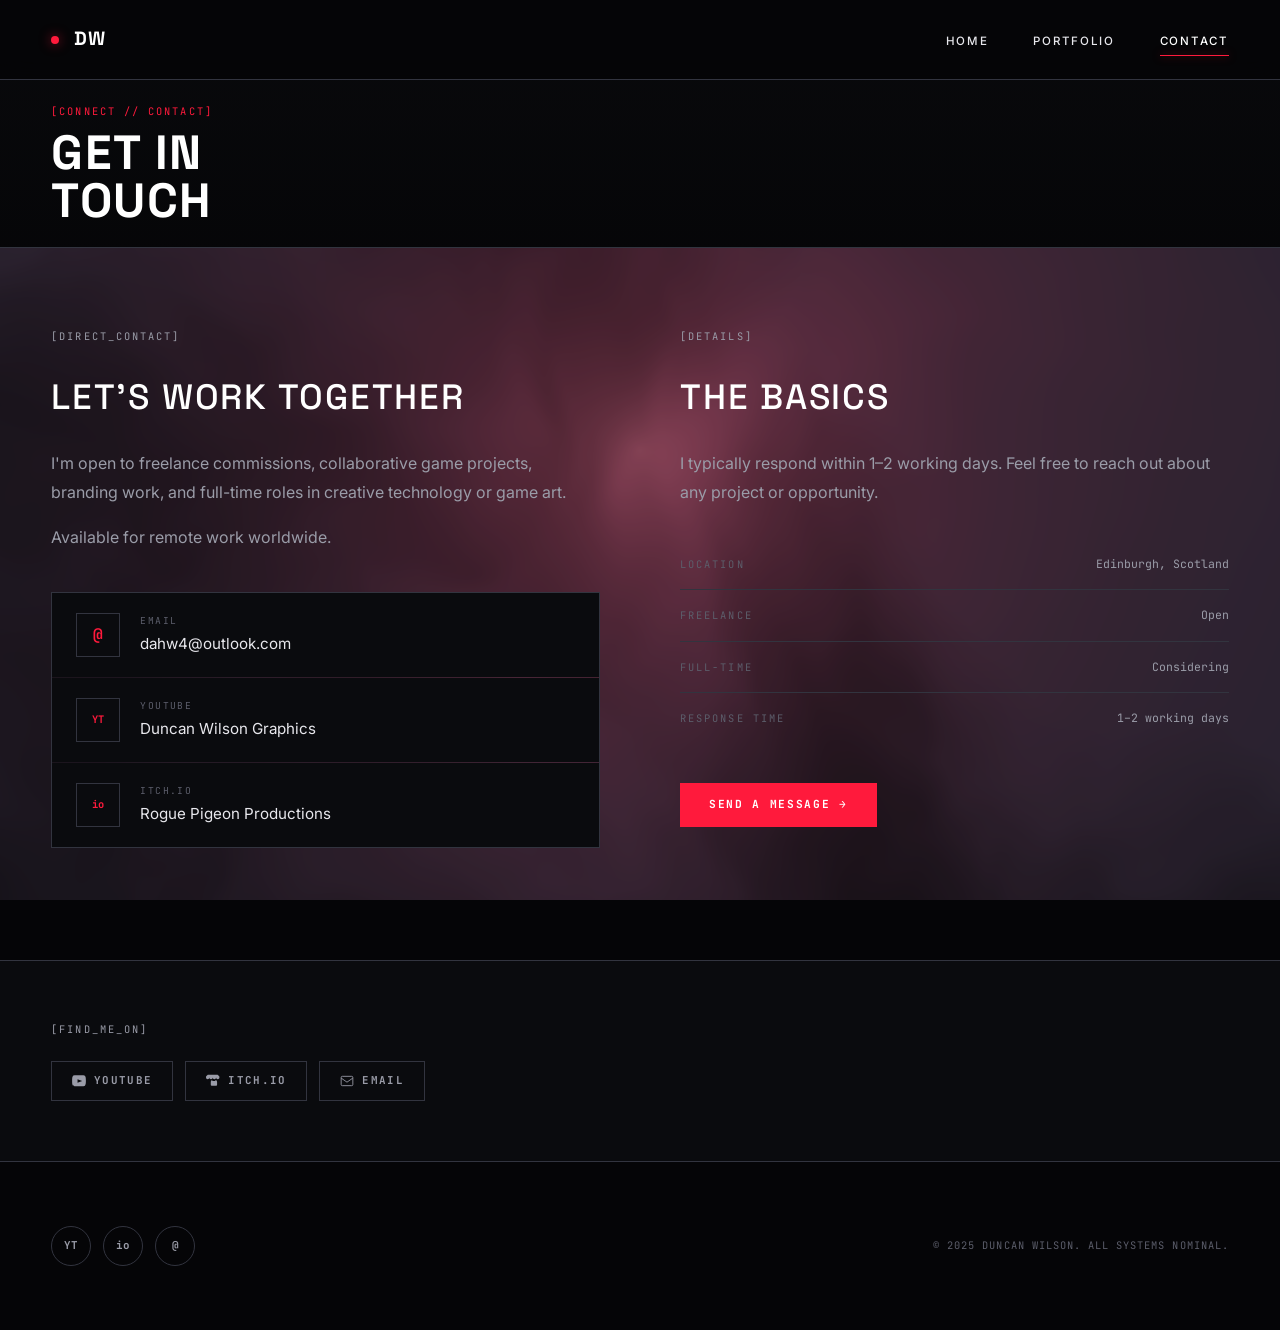
==== contact.html @ 9ba57313 "Initial portfolio upload" ====
<!DOCTYPE html>
<html lang="en">
<head>
    <meta charset="UTF-8">
    <meta name="viewport" content="width=device-width, initial-scale=1.0">
    <title>Contact — Duncan Wilson</title>
    <meta name="description" content="Get in touch with Duncan Wilson — Creative Technologist based in Edinburgh, Scotland.">
    <style>
        .contact-layout {
            display: grid;
            grid-template-columns: 1fr 1fr;
            gap: 5rem;
            align-items: start;
            padding-top: 80px;
            padding-bottom: 80px;
        }
        .contact-detail-row {
            display: flex;
            align-items: baseline;
            justify-content: space-between;
            padding: 1rem 0;
            border-bottom: 1px solid var(--line-dim);
            font-family: var(--font-mono);
            font-size: 0.72rem;
        }
        .contact-detail-row .micro-label { color: var(--text-dark); }
        .contact-detail-row span:last-child { color: var(--text-muted); text-align: right; }
        @media (max-width: 768px) {
            .contact-layout {
                grid-template-columns: 1fr;
                gap: 3rem;
                padding-top: 60px;
                padding-bottom: 60px;
            }
        }
    </style>
    <link rel="stylesheet" href="css/ethereal.css">
</head>
<body>

<canvas id="glcanvas"></canvas>
<svg class="ethereal-path" viewBox="0 0 100 100" preserveAspectRatio="none" aria-hidden="true">
    <path d="M-10,60 Q30,80 55,45 T110,30"></path>
</svg>

<nav id="main-nav" aria-label="Primary navigation">
    <a href="index.html" class="logo"><span class="logo-mark"></span>DW</a>
    <ul class="nav-links" id="nav-links">
        <li><a href="index.html">Home</a></li>
        <li class="nav-has-dropdown">
            <a href="portfolio.html">Portfolio</a>
            <ul class="nav-dropdown">
                <li><a href="portfolio.html#game-design">Game Design &amp; Animation</a></li>
                <li><a href="portfolio.html#graphics">2D Graphics</a></li>
            </ul>
        </li>
        <li><a href="contact.html" class="active">Contact</a></li>
    </ul>
    <button class="menu-toggle" id="menu-toggle" aria-label="Toggle navigation" aria-expanded="false">
        <span></span><span></span><span></span>
    </button>
</nav>

<main>

    <!-- Page hero -->
    <div class="page-hero" style="background:var(--surface-1); border-bottom:1px solid var(--line-dim);">
        <div class="page-hero__content">
            <span class="page-hero__eyebrow">[CONNECT // CONTACT]</span>
            <h1 class="page-hero__title">Get in<br>Touch</h1>
        </div>
    </div>

    <!-- Contact details -->
    <section class="container contact-layout">

        <!-- Left: intro + contact rows -->
        <div>
            <div class="micro-label" style="margin-bottom:1.5rem;">[DIRECT_CONTACT]</div>
            <h2 style="font-size:clamp(1.5rem,3vw,2.2rem); margin-bottom:1.5rem;">Let's Work Together</h2>
            <p style="margin-bottom:1rem;">
                I'm open to freelance commissions, collaborative game projects, branding work, and full-time roles in creative technology or game art.
            </p>
            <p style="margin-bottom:0;">
                Available for remote work worldwide.
            </p>

            <div class="contact-grid" style="margin-top:2.5rem;">
                <a href="mailto:dahw4@outlook.com" class="contact-row">
                    <div class="contact-row__icon">@</div>
                    <div>
                        <span class="contact-row__label">Email</span>
                        <span class="contact-row__value">dahw4@outlook.com</span>
                    </div>
                </a>
                <a href="https://www.youtube.com/c/DuncanWilsonGraphics/videos" target="_blank" rel="noopener" class="contact-row">
                    <div class="contact-row__icon" style="font-size:0.65rem;">YT</div>
                    <div>
                        <span class="contact-row__label">YouTube</span>
                        <span class="contact-row__value">Duncan Wilson Graphics</span>
                    </div>
                </a>
                <a href="https://roguepigeonproductions.itch.io/fae-far-away" target="_blank" rel="noopener" class="contact-row">
                    <div class="contact-row__icon" style="font-size:0.65rem;">io</div>
                    <div>
                        <span class="contact-row__label">itch.io</span>
                        <span class="contact-row__value">Rogue Pigeon Productions</span>
                    </div>
                </a>
            </div>
        </div>

        <!-- Right: details + CTA -->
        <div>
            <div class="micro-label" style="margin-bottom:1.5rem;">[DETAILS]</div>
            <h2 style="font-size:clamp(1.5rem,3vw,2.2rem); margin-bottom:1.5rem;">The Basics</h2>
            <p style="margin-bottom:2rem;">
                I typically respond within 1–2 working days. Feel free to reach out about any project or opportunity.
            </p>

            <div>
                <div class="contact-detail-row">
                    <span class="micro-label">Location</span>
                    <span>Edinburgh, Scotland</span>
                </div>
                <div class="contact-detail-row">
                    <span class="micro-label">Freelance</span>
                    <span>Open</span>
                </div>
                <div class="contact-detail-row">
                    <span class="micro-label">Full-time</span>
                    <span>Considering</span>
                </div>
                <div class="contact-detail-row" style="border-bottom:none;">
                    <span class="micro-label">Response time</span>
                    <span>1–2 working days</span>
                </div>
            </div>

            <a href="mailto:dahw4@outlook.com" class="btn-crimson" style="margin-top:2.5rem; display:inline-flex; align-items:center; gap:8px;">
                Send a Message →
            </a>
        </div>

    </section>

    <!-- Social links band -->
    <section style="padding:60px var(--pad); background:var(--surface-1); border-top:1px solid var(--line-dim);">
        <div class="container">
            <div class="micro-label" style="margin-bottom:1.5rem;">[FIND_ME_ON]</div>
            <div class="social-row">
                <a href="https://www.youtube.com/c/DuncanWilsonGraphics/videos" target="_blank" rel="noopener" class="social-link">
                    <svg width="14" height="14" viewBox="0 0 24 24" fill="currentColor"><path d="M23.5 6.2s-.3-1.9-1.2-2.7c-1.1-1.2-2.4-1.2-3-1.3C16.7 2 12 2 12 2s-4.7 0-7.3.2c-.6.1-1.9.1-3 1.3C.8 4.3.5 6.2.5 6.2S.2 8.4.2 10.6v2.1c0 2.2.3 4.4.3 4.4s.3 1.9 1.2 2.7c1.1 1.2 2.6 1.1 3.3 1.2C7.2 21.2 12 21.2 12 21.2s4.7 0 7.3-.3c.6-.1 1.9-.1 3-1.3.9-.8 1.2-2.7 1.2-2.7s.3-2.2.3-4.4v-2c0-2.2-.3-4.4-.3-4.4zm-14 8.9V8.9l8 3.1-8 3.1z"/></svg>
                    YouTube
                </a>
                <a href="https://roguepigeonproductions.itch.io/fae-far-away" target="_blank" rel="noopener" class="social-link">
                    <svg width="14" height="14" viewBox="0 0 24 24" fill="currentColor"><path d="M3.1 1.4C2 2.1.1 4.2 0 4.8v1.3c0 1.6 1.5 3 2.8 3 1.6 0 2.9-1.3 2.9-2.9 0 1.6 1.3 2.9 2.9 2.9s2.9-1.3 2.9-2.9c0 1.6 1.3 2.9 2.9 2.9 1.6 0 2.9-1.3 2.9-2.9 0 1.6 1.3 2.9 2.9 2.9 1.3 0 2.8-1.4 2.8-3V4.8c-.1-.6-2-2.7-3.1-3.4H3.1zm7.5 9c-.5.1-1 .3-1.4.7-1 .8-1 2.6-1 3.3v4c0 .5.2.9.5 1.1 1.7 1 7.9 1 9.8 0 .3-.2.5-.6.5-1.1v-4c0-.7 0-2.5-1-3.3-.5-.4-1-.6-1.5-.7l-.7 1.5H11l-.4-1.5z"/></svg>
                    itch.io
                </a>
                <a href="mailto:dahw4@outlook.com" class="social-link">
                    <svg width="14" height="14" viewBox="0 0 24 24" fill="none" stroke="currentColor" stroke-width="1.5"><rect x="2" y="4" width="20" height="16" rx="2"/><path d="M2 7l10 7 10-7"/></svg>
                    Email
                </a>
            </div>
        </div>
    </section>

</main>

<footer>
    <div class="social-circles">
        <a href="https://www.youtube.com/c/DuncanWilsonGraphics/videos" target="_blank" rel="noopener" class="social-circle" title="YouTube">YT</a>
        <a href="https://roguepigeonproductions.itch.io/fae-far-away" target="_blank" rel="noopener" class="social-circle" title="itch.io">io</a>
        <a href="mailto:dahw4@outlook.com" class="social-circle" title="Email">@</a>
    </div>
    <div class="copyright">© 2025 DUNCAN WILSON. ALL SYSTEMS NOMINAL.</div>
</footer>

<script src="js/main.js"></script>
</body>
</html>
---- css/ethereal.css ----
/* ═══════════════════════════════════════════════════════════════════
   Duncan Wilson — Ethereal Design System
   Extracted from Playground/ethereal.html, extended for all pages
   ═══════════════════════════════════════════════════════════════════ */

@import url('https://fonts.googleapis.com/css2?family=Inter:wght@400;500;600&family=JetBrains+Mono:wght@400;700&family=Space+Grotesk:wght@300;500;700&display=swap');

/* ── Design tokens ── */
:root {
    --void:         #050507;
    --surface-1:    #0a0b0e;
    --surface-2:    #121318;
    --line-dim:     #32343f;
    --text-pure:    #ffffff;
    --text-main:    #e8e8ed;
    --text-muted:   #9a9ca8;
    --text-dark:    #5c5e6b;
    --crimson-core: #ff1a3c;
    --crimson-glow: rgba(255,26,60,0.6);
    --crimson-dim:  rgba(255,26,60,0.15);
    --font-display: 'Space Grotesk', sans-serif;
    --font-ui:      'Inter', sans-serif;
    --font-mono:    'JetBrains Mono', monospace;
    --pad:          4vw;
    --nav-h:        80px;
    --ease-out:     cubic-bezier(0.16, 1, 0.3, 1);
    --ease-in-out:  cubic-bezier(0.65, 0, 0.35, 1);
}

/* ── Reset ── */
*, *::before, *::after { margin: 0; padding: 0; box-sizing: border-box; }
html { scroll-behavior: smooth; }
img { max-width: 100%; display: block; }
a { color: inherit; text-decoration: none; }

body {
    background: var(--void);
    color: var(--text-main);
    font-family: var(--font-ui);
    -webkit-font-smoothing: antialiased;
    overflow-x: hidden;
    line-height: 1.6;
}
/* prevent off-screen mobile nav from causing horizontal scroll */
html { overflow-x: hidden; }

::selection { background: var(--crimson-core); color: var(--text-pure); }

/* ── WebGL canvas ── */
#glcanvas {
    position: fixed;
    top: 0; left: 0;
    width: 100vw; height: 100vh;
    z-index: 0;
    pointer-events: none;
    opacity: 0.8;
}

/* ── Ethereal SVG line — hero-scoped ── */
/* Place .ethereal-path inside .hero-section so it scrolls with the page
   and only lives behind the name, not the whole site */
.ethereal-path {
    position: absolute;
    top: 0; left: 0;
    width: 100%; height: 100%;
    z-index: 0;
    pointer-events: none;
    mix-blend-mode: screen;
    overflow: visible;
}
.ethereal-path path {
    fill: none;
    stroke: rgba(255,26,60,0.65);
    stroke-width: 0.8px;
    filter: drop-shadow(0 0 8px rgba(255,26,60,0.3)) drop-shadow(0 0 20px rgba(255,26,60,0.12));
    stroke-dasharray: 3000;
    stroke-dashoffset: 3000;
    animation: drawLine 10s var(--ease-in-out) forwards infinite alternate;
}
@keyframes drawLine {
    0%   { stroke-dashoffset: 3000; opacity: 0; }
    10%  { opacity: 0.75; }
    90%  { opacity: 0.75; }
    100% { stroke-dashoffset: 0; opacity: 0; }
}

@keyframes fadeUp {
    from { opacity: 0; transform: translateY(18px); }
    to   { opacity: 1; transform: translateY(0); }
}

/* ── Scroll cue ── */
.scroll-cue {
    position: absolute;
    bottom: clamp(1.5rem, 3.5vh, 2.5rem);
    left: var(--pad);
    transform: none;
    z-index: 10;
    display: flex;
    flex-direction: column;
    align-items: center;
    gap: 6px;
    cursor: pointer;
    transition: opacity 0.5s ease;
    pointer-events: auto;
    text-decoration: none;
    border: none; background: none; padding: 0;
    /* fade in after other elements */
    opacity: 0;
    animation: fadeUp 0.7s ease 0.9s forwards;
}
.scroll-cue__label {
    font-family: var(--font-mono);
    font-size: 0.58rem;
    letter-spacing: 0.22em;
    text-transform: uppercase;
    color: var(--crimson-core);
}
.scroll-cue__arrow {
    display: flex;
    flex-direction: column;
    align-items: center;
    gap: 3px;
    animation: scrollBounce 1.8s ease-in-out infinite;
}
.scroll-cue__arrow span {
    display: block;
    width: 1px;
    background: var(--crimson-core);
    box-shadow: 0 0 6px var(--crimson-glow);
}
.scroll-cue__arrow span:nth-child(1) { height: 24px; }
.scroll-cue__arrow span:nth-child(2) {
    width: 0; height: 0;
    background: none; box-shadow: none;
    border-left: 5px solid transparent;
    border-right: 5px solid transparent;
    border-top: 7px solid var(--crimson-core);
    filter: drop-shadow(0 0 5px var(--crimson-glow));
}
@keyframes scrollBounce {
    0%, 100% { transform: translateY(0); opacity: 0.5; }
    50%       { transform: translateY(7px); opacity: 1; }
}
.scroll-cue.is-hidden { opacity: 0; pointer-events: none; }

/* ── Layout ── */
main { position: relative; z-index: 2; }
section { padding: 120px var(--pad); position: relative; }
.container { max-width: 1600px; margin: 0 auto; }

/* ── Typography ── */
h1, h2, h3 {
    font-family: var(--font-display);
    font-weight: 500;
    text-transform: uppercase;
    letter-spacing: 0.05em;
    color: var(--text-pure);
}
p { line-height: 1.8; color: var(--text-muted); }

.micro-label {
    font-family: var(--font-mono);
    font-size: 0.65rem;
    text-transform: uppercase;
    letter-spacing: 0.2em;
    color: var(--text-muted);
}

/* ── Sys-line decoration ── */
.sys-line {
    height: 1px;
    background: var(--line-dim);
    width: 100%;
    margin: 2rem 0;
    position: relative;
}
.sys-line::before {
    content: '';
    position: absolute;
    left: 0; top: -2px;
    width: 5px; height: 5px;
    background: var(--crimson-core);
    box-shadow: 0 0 10px var(--crimson-glow);
}

/* ── Navigation ── */
nav {
    position: fixed;
    top: 0; width: 100%;
    height: var(--nav-h);
    display: flex;
    justify-content: space-between;
    align-items: center;
    padding: 0 var(--pad);
    z-index: 100;
    background: rgba(5,5,7,0.82);
    backdrop-filter: blur(12px);
    border-bottom: 1px solid var(--line-dim);
    transition: height 0.4s var(--ease-out), background 0.4s var(--ease-out);
}

.logo {
    font-family: var(--font-display);
    font-size: 1.2rem;
    font-weight: 700;
    letter-spacing: 0.1em;
    color: var(--text-pure);
    display: flex;
    align-items: center;
    gap: 0.9rem;
    white-space: nowrap;
}
.logo-mark {
    width: 8px; height: 8px;
    background: var(--crimson-core);
    border-radius: 50%;
    box-shadow: 0 0 12px var(--crimson-glow);
    flex-shrink: 0;
}

.nav-links { display: flex; gap: 2.8rem; list-style: none; align-items: center; }
.nav-links a {
    font-family: var(--font-ui);
    font-size: 0.72rem;
    font-weight: 500;
    letter-spacing: 0.15em;
    text-transform: uppercase;
    color: var(--text-main);
    position: relative;
    padding: 0.5rem 0;
    transition: color 0.3s ease;
}
.nav-links a::after {
    content: '';
    position: absolute;
    bottom: 0; left: 0;
    width: 100%; height: 1px;
    background: var(--crimson-core);
    transform: scaleX(0);
    transform-origin: right;
    transition: transform 0.4s var(--ease-out);
    box-shadow: 0 0 8px var(--crimson-glow);
}
.nav-links a:hover,
.nav-links a.active { color: var(--text-pure); }
.nav-links a:hover::after,
.nav-links a.active::after { transform: scaleX(1); transform-origin: left; }

/* Mobile hamburger */
.menu-toggle {
    display: none;
    flex-direction: column;
    gap: 5px;
    cursor: pointer;
    z-index: 101;
    padding: 4px;
    background: none;
    border: none;
}
.menu-toggle span {
    width: 22px; height: 1px;
    background: var(--text-pure);
    transition: all 0.3s ease;
    display: block;
}
.menu-toggle.is-open span:nth-child(1) { transform: translateY(6px) rotate(45deg); }
.menu-toggle.is-open span:nth-child(2) { opacity: 0; }
.menu-toggle.is-open span:nth-child(3) { transform: translateY(-6px) rotate(-45deg); }

/* ── Nav dropdown ── */
.nav-has-dropdown { position: relative; }

/* Invisible bridge on the <li> fills the gap between trigger and panel
   so moving the cursor downward never breaks the hover state */
.nav-has-dropdown::after {
    content: '';
    position: absolute;
    top: 100%; left: 0; right: 0;
    height: 12px;
    background: transparent;
}

.nav-dropdown {
    position: absolute;
    top: calc(100% + 8px);
    left: 50%;
    min-width: 180px;
    background: rgba(5,5,7,0.97);
    backdrop-filter: blur(16px);
    border: 1px solid var(--line-dim);
    list-style: none;
    padding: 8px 0;
    /* hidden by default */
    opacity: 0;
    visibility: hidden;
    pointer-events: none;
    transform: translateX(-50%) translateY(-4px);
    transition: opacity 0.2s var(--ease-out),
                transform 0.2s var(--ease-out),
                visibility 0s linear 0.3s;
    z-index: 200;
}
/* Small caret above the dropdown */
.nav-dropdown::before {
    content: '';
    position: absolute;
    top: -5px; left: 50%;
    transform: translateX(-50%);
    width: 8px; height: 8px;
    background: rgba(5,5,7,0.97);
    border-left: 1px solid var(--line-dim);
    border-top: 1px solid var(--line-dim);
    rotate: 45deg;
}
.nav-has-dropdown:hover .nav-dropdown,
.nav-has-dropdown:focus-within .nav-dropdown {
    opacity: 1;
    visibility: visible;
    pointer-events: auto;
    transform: translateX(-50%) translateY(0);
    transition: opacity 0.2s var(--ease-out),
                transform 0.2s var(--ease-out),
                visibility 0s linear 0s;
}
.nav-dropdown li a {
    display: block;
    padding: 9px 20px;
    font-family: var(--font-mono);
    font-size: 0.62rem;
    letter-spacing: 0.14em;
    text-transform: uppercase;
    color: var(--text-muted);
    white-space: nowrap;
    transition: color 0.2s ease, background 0.2s ease;
}
.nav-dropdown li a:hover,
.nav-dropdown li a.active {
    color: var(--text-pure);
    background: var(--surface-2);
}
.nav-dropdown li a::after { display: none; }

/* On mobile the dropdown opens inline below Portfolio */
@media (max-width: 768px) {
    .nav-dropdown {
        position: static;
        opacity: 1;
        visibility: visible;
        pointer-events: auto;
        transform: none;
        transition: none;
        background: transparent;
        border: none;
        border-left: 1px solid rgba(255,26,60,0.3);
        backdrop-filter: none;
        padding: 4px 0 4px 0;
        margin-top: 0.5rem;
        margin-left: 0.25rem;
        min-width: unset;
        width: 100%;
    }
    .nav-dropdown::before { display: none; }
    .nav-dropdown li {
        list-style: none;
    }
    .nav-dropdown li a {
        display: block;
        font-size: 0.7rem;
        letter-spacing: 0.14em;
        padding: 7px 0 7px 1.25rem;
        color: var(--text-muted);
        white-space: nowrap;
        background: transparent !important;
        transition: color 0.2s;
    }
    .nav-dropdown li a:hover,
    .nav-dropdown li a.active {
        color: var(--crimson-core);
        background: transparent !important;
    }
}

/* ── Page breadcrumb bar (case study pages, sits below nav) ── */
.page-breadcrumb {
    position: fixed;
    top: var(--nav-h);
    left: 0;
    right: 0;
    z-index: 99;
    display: flex;
    align-items: center;
    gap: 0.5rem;
    padding: 0 var(--pad);
    height: 32px;
    background: rgba(5,5,7,0.92);
    border-bottom: 1px solid var(--line-dim);
    backdrop-filter: blur(8px);
    font-family: var(--font-mono);
    font-size: 0.58rem;
    letter-spacing: 0.14em;
    text-transform: uppercase;
    color: var(--text-dark);
    transition: top 0.4s var(--ease-out);
}
.page-breadcrumb a {
    color: var(--text-muted);
    transition: color 0.2s ease;
}
.page-breadcrumb a:hover { color: var(--text-pure); }
.page-breadcrumb span:last-child { color: var(--crimson-core); }

/* Push page content down to clear both nav + breadcrumb bar */
body:has(.page-breadcrumb) .game-hero {
    padding-top: calc(var(--nav-h) + 32px);
}

@media (max-width: 768px) {
    .page-breadcrumb { display: none; }
}

/* ── Section header ── */
.section-header {
    display: flex;
    justify-content: space-between;
    align-items: flex-end;
    margin-bottom: 4rem;
}
.section-title { font-size: clamp(1.8rem, 3vw, 2.5rem); }

/* ── Project grid ── */
.project-grid {
    display: grid;
    grid-template-columns: repeat(12, 1fr);
    gap: 2px;
    background: var(--line-dim);
    border: 1px solid var(--line-dim);
}
.project-card {
    background: var(--surface-1);
    position: relative;
    overflow: hidden;
    aspect-ratio: 4/3;
    cursor: pointer;
    display: block;
    text-decoration: none;
}
/* Default grid spans (used by portfolio page too) */
.project-card:nth-child(1) { grid-column: span 8; aspect-ratio: 16/9; }
.project-card:nth-child(2) { grid-column: span 4; }
.project-card:nth-child(3) { grid-column: span 4; aspect-ratio: 3/4; }
.project-card:nth-child(4) { grid-column: span 4; aspect-ratio: 3/4; }
.project-card:nth-child(5) { grid-column: span 4; aspect-ratio: 3/4; }

/* Homepage 7-card grid — overrides per-child spans */
.project-grid--home .project-card:nth-child(1) { grid-column: span 8; aspect-ratio: 16/9; }
.project-grid--home .project-card:nth-child(2) { grid-column: span 4; aspect-ratio: 4/3; }
.project-grid--home .project-card:nth-child(3) { grid-column: span 4; aspect-ratio: 4/3; }
.project-grid--home .project-card:nth-child(4) { grid-column: span 4; aspect-ratio: 4/3; }
.project-grid--home .project-card:nth-child(5) { grid-column: span 4; aspect-ratio: 4/3; }
.project-grid--home .project-card:nth-child(6) { grid-column: span 6; aspect-ratio: 16/9; }
.project-grid--home .project-card:nth-child(7) { grid-column: span 6; aspect-ratio: 16/9; }

.project-img {
    width: 100%; height: 100%;
    object-fit: cover;
    filter: grayscale(100%) contrast(1.2) brightness(0.7);
    transition: filter 0.6s var(--ease-out), transform 0.6s var(--ease-out);
}
.project-card:hover .project-img {
    filter: grayscale(0%) contrast(1) brightness(0.9);
    transform: scale(1.05);
}
.project-info {
    position: absolute;
    bottom: 0; left: 0;
    width: 100%;
    padding: 2rem;
    background: linear-gradient(to top, var(--void) 0%, transparent 100%);
    transform: translateY(20px);
    opacity: 0;
    transition: transform 0.4s var(--ease-out), opacity 0.4s var(--ease-out);
    z-index: 2;
}
.project-card:hover .project-info { transform: translateY(0); opacity: 1; }
.project-card::before {
    content: '';
    position: absolute;
    inset: 0;
    border: 1px solid var(--crimson-core);
    opacity: 0;
    z-index: 3;
    pointer-events: none;
    transition: opacity 0.4s ease;
    box-shadow: inset 0 0 20px var(--crimson-glow);
}
.project-card:hover::before { opacity: 1; }
.project-cat { color: var(--crimson-core); margin-bottom: 0.5rem; display: block; }
.project-name { font-size: 1.3rem; color: var(--text-pure); font-family: var(--font-display); font-weight: 500; text-transform: uppercase; letter-spacing: 0.05em; }

/* Placeholder card (no image) */
.project-card__ph {
    position: absolute;
    inset: 0;
    display: flex;
    flex-direction: column;
    align-items: center;
    justify-content: center;
    gap: 0.75rem;
    color: var(--text-dark);
    font-family: var(--font-mono);
    font-size: 0.65rem;
    letter-spacing: 0.1em;
    text-transform: uppercase;
}

/* ── Featured project ── */
.featured-project {
    background: var(--surface-1);
    border-top: 1px solid var(--line-dim);
    border-bottom: 1px solid var(--line-dim);
    padding: 80px var(--pad);
}
.featured-grid {
    display: grid;
    grid-template-columns: 2fr 1fr;
    gap: 3rem;
    align-items: center;
}
.featured-media {
    position: relative;
    aspect-ratio: 16/9;
    overflow: hidden;
    border: 1px solid var(--line-dim);
    background: var(--surface-2);
}
.featured-media img {
    width: 100%; height: 100%;
    object-fit: cover;
    opacity: 0.8;
    transition: opacity 0.4s ease;
}
.featured-media:hover img { opacity: 1; }
.featured-media__ph {
    width: 100%; height: 100%;
    display: flex;
    flex-direction: column;
    align-items: center;
    justify-content: center;
    gap: 1rem;
    color: var(--text-dark);
    font-family: var(--font-mono);
    font-size: 0.65rem;
    letter-spacing: 0.15em;
    text-transform: uppercase;
}
.play-btn {
    position: absolute;
    top: 50%; left: 50%;
    transform: translate(-50%, -50%);
    width: 80px; height: 80px;
    border: 1px solid var(--crimson-core);
    border-radius: 50%;
    display: flex;
    justify-content: center;
    align-items: center;
    background: rgba(5,5,7,0.5);
    backdrop-filter: blur(4px);
    transition: background 0.3s ease, box-shadow 0.3s ease;
    box-shadow: 0 0 20px var(--crimson-dim);
    text-decoration: none;
}
.play-btn::before {
    content: '';
    border-style: solid;
    border-width: 8px 0 8px 12px;
    border-color: transparent transparent transparent var(--text-pure);
    margin-left: 4px;
}
.play-btn:hover { background: var(--crimson-core); box-shadow: 0 0 30px var(--crimson-glow); }

.featured-content { display: flex; flex-direction: column; gap: 1.5rem; }
.featured-label::before {
    content: '[FEATURED_PRJ]';
    font-family: var(--font-mono);
    font-size: 0.65rem;
    color: var(--crimson-core);
    letter-spacing: 0.1em;
}
.featured-title { font-size: clamp(2rem, 4vw, 3rem); line-height: 1.1; }
.featured-desc { color: var(--text-muted); font-size: 0.95rem; line-height: 1.8; }
.featured-meta {
    display: grid;
    grid-template-columns: 1fr 1fr;
    gap: 1.5rem;
    padding-top: 1.5rem;
    border-top: 1px solid var(--line-dim);
}
.meta-item { display: flex; flex-direction: column; gap: 0.4rem; }
.meta-value { font-size: 0.9rem; color: var(--text-main); }
.meta-value--accent { color: var(--crimson-core); }

/* ── Tags ── */
.tags { display: flex; flex-wrap: wrap; gap: 0.5rem; margin-top: 0.5rem; }
.tag {
    font-family: var(--font-mono);
    font-size: 0.62rem;
    padding: 0.3rem 0.8rem;
    border: 1px solid var(--line-dim);
    color: var(--text-muted);
    background: var(--surface-2);
    transition: border-color 0.2s, color 0.2s;
}
.tag:hover { border-color: var(--crimson-core); color: var(--text-pure); }

/* ── Zigzag branding ── */
.zigzag-container { display: flex; flex-direction: column; gap: 4rem; margin-top: 2.5rem; }
.zigzag-row {
    display: grid;
    grid-template-columns: 1fr 1fr;
    gap: 4rem;
    align-items: center;
}
.zigzag-row:nth-child(even) { direction: rtl; }
.zigzag-row:nth-child(even) > * { direction: ltr; }
.logo-display {
    background: var(--surface-1);
    aspect-ratio: 1/1;
    display: flex;
    justify-content: center;
    align-items: center;
    border: 1px solid var(--line-dim);
    overflow: hidden;
    transition: border-color 0.4s ease, box-shadow 0.4s ease;
}
.logo-display:hover {
    border-color: var(--crimson-core);
    box-shadow: inset 0 0 40px rgba(255,26,60,0.08);
}
.logo-display img {
    width: 70%; height: 70%;
    object-fit: contain;
    filter: brightness(0.75);
    transition: filter 0.4s ease, transform 0.4s ease;
}
.logo-display:hover img { filter: brightness(1); transform: scale(1.06); }
.logo-info { max-width: 420px; }
.logo-client {
    font-family: var(--font-mono);
    font-size: 0.65rem;
    letter-spacing: 0.15em;
    text-transform: uppercase;
    color: var(--crimson-core);
    display: block;
    margin-bottom: 0.75rem;
}
.logo-title { font-size: clamp(1.4rem, 2.5vw, 2rem); margin-bottom: 0.75rem; }
.logo-desc { color: var(--text-muted); font-size: 0.9rem; line-height: 1.8; }

/* ── Page hero (inner pages) ── */
.page-hero {
    position: relative;
    display: flex;
    align-items: flex-end;
    padding-top: var(--nav-h);
    background: var(--surface-1);
}
.page-hero--img {
    background-size: cover;
    background-position: center;
    background-attachment: fixed;
}
@media (max-width: 800px) { .page-hero--img { background-attachment: scroll; } }
.page-hero::after {
    content: '';
    position: absolute;
    inset: 0;
    background: linear-gradient(to bottom, rgba(5,5,7,0.2) 0%, rgba(5,5,7,0.85) 100%);
    pointer-events: none;
    z-index: 1;
}
.page-hero__content {
    position: relative;
    z-index: 2;
    width: 100%;
    padding: clamp(1rem, 2.5vh, 2rem) var(--pad) clamp(1.25rem, 2.5vh, 2rem);
}
.page-hero__eyebrow {
    font-family: var(--font-mono);
    font-size: 0.65rem;
    letter-spacing: 0.2em;
    text-transform: uppercase;
    color: var(--crimson-core);
    display: block;
    margin-bottom: 0.6rem;
}
.page-hero__title {
    font-family: var(--font-display);
    font-size: clamp(1.8rem, 4vw, 3rem);
    font-weight: 700;
    text-transform: uppercase;
    letter-spacing: 0.03em;
    color: var(--text-pure);
    line-height: 1;
}

/* ── Content sections ── */
.content-section { padding: 80px var(--pad); }
.content-section--surface { background: var(--surface-1); }
.content-section--void    { background: var(--void); }
.content-narrow { max-width: min(860px, 100%); margin: 0 auto; }
@media (min-width: 1200px) { .content-narrow { max-width: 1100px; } }
@media (min-width: 1600px) { .content-narrow { max-width: 1300px; } }
.content-section h2 { font-size: clamp(1.5rem, 3vw, 2.2rem); margin-bottom: 1.25rem; }
.content-section p { margin-bottom: 1rem; }

/* ── Category heading ── */
.category-heading {
    padding: 4rem var(--pad) 1.5rem;
    display: flex;
    align-items: baseline;
    gap: 1rem;
    border-top: 1px solid rgba(255,26,60,0.35);
    scroll-margin-top: calc(var(--nav-h) - 24px);
}
.category-heading:first-of-type { border-top: none; }
.category-heading__num {
    font-family: var(--font-mono);
    font-size: 0.65rem;
    color: var(--crimson-core);
    letter-spacing: 0.2em;
}
.category-heading h2 { font-size: clamp(1.4rem, 3vw, 2rem); margin: 0; }
.category-heading__line {
    flex: 1;
    height: 1px;
    background: linear-gradient(to right, rgba(255,26,60,0.55), rgba(255,26,60,0.08));
}

/* ── Slideshow ── */
/* ── Game Showcase ─────────────────────────────────────────────────── */
.game-showcase {
    padding: 0 var(--pad) clamp(48px, 8vh, 80px);
    position: relative;
}

/* Each project panel */
.game-project {
    display: grid;
    grid-template-columns: 1fr 440px;
    gap: 0;
    border: 1px solid var(--line-dim);
    background: var(--surface-1);
    opacity: 1;
    transform: translateY(0);
    transition: opacity 0.35s var(--ease-out), transform 0.35s var(--ease-out);
}
.game-project[aria-hidden="true"] { display: none; }
.game-project.proj-exit  { opacity: 0; transform: translateY(12px); }
.game-project.proj-enter { animation: projIn 0.4s var(--ease-out) forwards; }
@keyframes projIn {
    from { opacity: 0; transform: translateY(16px); }
    to   { opacity: 1; transform: translateY(0); }
}

/* Media pane — left */
.game-showcase__media {
    position: relative;
    background: #050507;
    overflow: hidden;
    aspect-ratio: 16/9;
}

/* Individual slides */
.gm-slide {
    position: absolute;
    inset: 0;
    opacity: 0;
    transition: opacity 0.45s var(--ease-out);
    pointer-events: none;
}
.gm-slide.active {
    opacity: 1;
    pointer-events: auto;
}
.gm-slide.exit { opacity: 0; }
.gm-slide img  { width: 100%; height: 100%; object-fit: cover; display: block; }
.gm-slide__ph  {
    width: 100%; height: 100%;
    display: flex;
    align-items: center;
    justify-content: center;
    font-family: var(--font-mono);
    font-size: 0.65rem;
    color: var(--text-dark);
    letter-spacing: 0.15em;
}

/* Slide controls bar — sits at bottom of media pane */
.gm-controls {
    position: absolute;
    bottom: 0; left: 0; right: 0;
    display: flex;
    align-items: center;
    gap: 1rem;
    padding: 0.75rem 1.25rem;
    background: linear-gradient(to top, rgba(5,5,7,0.85) 0%, transparent 100%);
    z-index: 10;
}
.gm-btn {
    background: rgba(5,5,7,0.6);
    border: 1px solid rgba(255,255,255,0.18);
    color: var(--text-pure);
    width: 40px; height: 40px;
    display: flex; align-items: center; justify-content: center;
    cursor: pointer;
    font-size: 1.1rem;
    transition: border-color 0.2s, background 0.2s, transform 0.15s;
    flex-shrink: 0;
    backdrop-filter: blur(4px);
}
.gm-btn:hover {
    border-color: var(--crimson-core);
    background: var(--crimson-core);
    color: #fff;
    transform: scale(1.08);
}
.gm-btn:active { transform: scale(0.95); }
.gm-counter {
    font-family: var(--font-mono);
    font-size: 0.62rem;
    letter-spacing: 0.15em;
    color: rgba(255,255,255,0.7);
    text-shadow: 0 1px 4px rgba(0,0,0,0.6);
}

/* Info pane — right */
.game-showcase__info {
    padding: 2.5rem 2rem;
    display: flex;
    flex-direction: column;
    gap: 1.25rem;
    border-left: 1px solid var(--line-dim);
}
.game-showcase__title {
    font-size: clamp(1.6rem, 2.5vw, 2.2rem);
    font-family: var(--font-display);
    font-weight: 700;
    text-transform: uppercase;
    letter-spacing: 0.04em;
    color: var(--text-pure);
    line-height: 1.1;
    margin: 0;
}
.game-showcase__desc {
    font-size: 0.88rem;
    line-height: 1.75;
    color: var(--text-muted);
    margin: 0;
}
.game-showcase__tags { display: flex; flex-wrap: wrap; gap: 0.5rem; }
.game-showcase__meta {
    display: flex;
    flex-direction: column;
    gap: 0.6rem;
    padding-top: 1rem;
    border-top: 1px solid var(--line-dim);
}
.game-showcase__meta > div {
    display: flex;
    justify-content: space-between;
    align-items: baseline;
    font-size: 0.82rem;
    color: var(--text-muted);
}
.game-showcase__meta .micro-label { color: var(--text-dark); }
.game-showcase__actions {
    display: flex;
    flex-wrap: wrap;
    gap: 0.75rem;
    margin-top: auto;
    padding-top: 1rem;
}

/* Switcher bar below the card */
.proj-switcher-bar {
    display: flex;
    align-items: center;
    gap: 1rem;
    padding: 0.9rem 1.25rem;
    background: var(--surface-2);
    border: 1px solid var(--line-dim);
    border-top: none;
    flex-wrap: wrap;
}
.proj-dot {
    width: 8px; height: 8px;
    border-radius: 50%;
    background: var(--line-dim);
    border: 1px solid rgba(255,255,255,0.1);
    cursor: pointer;
    transition: background 0.2s, transform 0.2s, border-color 0.2s;
    padding: 0;
    flex-shrink: 0;
}
.proj-dot.active { background: var(--crimson-core); border-color: var(--crimson-core); transform: scale(1.5); }
.proj-dot:hover:not(.active) { background: rgba(255,255,255,0.25); }
.proj-switcher__btns {
    display: flex;
    align-items: center;
    gap: 0.6rem;
    margin-left: auto;
}
/* Project-level nav arrows in the switcher bar */
.proj-switcher__btns .slide-btn {
    position: static;
    transform: none;
    width: 36px; height: 36px;
    font-size: 1rem;
    background: var(--surface-1);
    border: 1px solid var(--line-dim);
    color: var(--text-main);
    display: flex; align-items: center; justify-content: center;
    cursor: pointer;
    transition: background 0.2s, border-color 0.2s, color 0.2s, transform 0.15s;
    flex-shrink: 0;
}
.proj-switcher__btns .slide-btn:hover {
    background: var(--crimson-core);
    border-color: var(--crimson-core);
    color: #fff;
    transform: scale(1.08);
}
.proj-switcher__btns .slide-btn:active { transform: scale(0.95); }

/* Project-switch arrows — inline in bar by default (mobile), flanking on desktop */
.proj-arrow {
    width: 40px; height: 40px;
    display: flex; align-items: center; justify-content: center;
    background: var(--crimson-core);
    border: none;
    color: #fff;
    font-size: 1.15rem;
    cursor: pointer;
    flex-shrink: 0;
    border-radius: 6px;
    transition: background 0.2s, transform 0.15s;
}
.proj-arrow:hover {
    background: #ff3a5a;
    transform: scale(1.08);
}
.proj-arrow:active { transform: scale(0.94); }

/* On wide screens: card fills the padded area, arrows sit on card edges */
@media (min-width: 1025px) {
    .game-showcase {
        padding-left: var(--pad);
        padding-right: var(--pad);
    }
    .game-project {
        grid-template-columns: 1fr 460px;
        align-items: stretch;
        /* Min height keeps arrows stable; card grows with info content */
        min-height: 480px;
    }
    /* Info pane sizes to its content, no overflow */
    .game-showcase__info {
        overflow-y: visible;
        height: auto;
    }
    /* Media pane stretches to match the info pane height exactly */
    .game-showcase__media {
        aspect-ratio: unset;
        height: 100%;
        min-height: 0;
    }
    /* Arrows anchored to showcase, vertically centred on the fixed card height */
    .proj-switcher-bar { position: static; }
    .proj-arrow {
        position: absolute;
        top: 50%;
        transform: translateY(-50%);
        width: 44px;
        height: 72px;
        font-size: 1.4rem;
        background: var(--crimson-core);
        border: none;
        color: #fff;
        z-index: 20;
    }
    .proj-arrow--prev {
        left: var(--pad);
        transform: translateY(-50%) translateX(-100%);
        border-radius: 40px 0 0 40px;
    }
    .proj-arrow--next {
        right: var(--pad);
        transform: translateY(-50%) translateX(100%);
        border-radius: 0 40px 40px 0;
    }
    .proj-arrow:hover { background: #ff3a5a; color: #fff; border: none; }
    .proj-arrow--prev { transform: translateY(-50%) translateX(-100%); }
    .proj-arrow--next { transform: translateY(-50%) translateX(100%); }
    .proj-arrow--prev:hover  { transform: translateY(-50%) translateX(-100%) scale(1.06); }
    .proj-arrow--next:hover  { transform: translateY(-50%) translateX(100%)  scale(1.06); }
    .proj-arrow--prev:active { transform: translateY(-50%) translateX(-100%) scale(0.96); }
    .proj-arrow--next:active { transform: translateY(-50%) translateX(100%)  scale(0.96); }
}

/* Responsive */
@media (max-width: 1024px) {
    .game-project {
        grid-template-columns: 1fr;
        grid-template-rows: auto auto;
    }
    .game-showcase__media {
        grid-row: 1;
        height: clamp(160px, 44vw, 360px);
        aspect-ratio: unset;
    }
    .game-showcase__info {
        grid-row: 2;
        border-left: none;
        border-top: 1px solid var(--line-dim);
        padding: 1.25rem 1rem;
        gap: 0.85rem;
    }
    /* Compress info text a touch on smaller screens */
    .game-showcase__title { font-size: clamp(1.3rem, 5vw, 1.8rem); }
    .game-showcase__desc  { font-size: 0.83rem; line-height: 1.6; }
    .game-showcase__meta  { padding-top: 0.6rem; gap: 0.4rem; }
    /* Edge-to-edge card + no side padding needed (arrows are in the bar) */
    .game-showcase {
        padding-left: 0;
        padding-right: 0;
        padding-bottom: 36px;
    }
    /* Switcher bar full-width, flush */
    .proj-switcher-bar {
        padding: 0.65rem 1rem;
        justify-content: space-between;
        border-left: none;
        border-right: none;
    }
    /* Bigger tap targets for slide buttons */
    .proj-switcher__btns .slide-btn { width: 40px; height: 40px; font-size: 1.1rem; }
    .gm-btn { width: 44px; height: 44px; font-size: 1.2rem; }
}

.slideshow-wrap { position: relative; background: var(--surface-2); }
.mySlides { display: none; }
.mySlides img { width: 100%; max-height: 72vh; object-fit: contain; display: block; background: var(--surface-2); }
.slide-btn {
    position: absolute;
    top: 50%; transform: translateY(-50%);
    background: rgba(5,5,7,0.7);
    border: 1px solid var(--line-dim);
    color: var(--text-muted);
    width: 48px; height: 48px;
    display: flex; align-items: center; justify-content: center;
    cursor: pointer; font-size: 1rem;
    transition: background 0.3s, color 0.3s, border-color 0.3s;
    z-index: 5; user-select: none;
}
.slide-btn:hover { background: var(--crimson-core); border-color: var(--crimson-core); color: var(--text-pure); }
.slide-btn--prev { left: 1rem; }
.slide-btn--next { right: 1rem; }
.slide-num { font-family: var(--font-mono); font-size: 0.65rem; color: var(--text-dark); padding: 1rem var(--pad); letter-spacing: 0.15em; }
.slide-caption { font-family: var(--font-mono); font-size: 0.68rem; color: var(--text-muted); padding: 0.75rem var(--pad) 1.5rem; text-align: center; border-top: 1px solid var(--line-dim); background: var(--surface-2); }

/* ── Brand cards (2D Graphics zigzag) ── */
.brand-cards {
    display: flex;
    flex-direction: column;
    gap: clamp(1.5rem, 3vw, 2.5rem);
    padding: 0 var(--pad) clamp(48px, 8vh, 80px);
}
.brand-card {
    display: grid;
    grid-template-columns: 1fr 420px;
    gap: 0;
    border: 1px solid var(--line-dim);
    background: var(--surface-1);
    opacity: 0;
    transform: translateX(-40px);
    transition: opacity 0.9s var(--ease-out), transform 0.9s var(--ease-out), border-color 0.3s;
}
.brand-card--rev {
    grid-template-columns: 420px 1fr;
    transform: translateX(40px);
}
.brand-card--rev .brand-card__media { order: -1; }
.brand-card.is-visible { opacity: 1; transform: translateX(0); }
/* Staggered delay per card */
.brand-card:nth-child(1).is-visible { transition-delay: 0s; }
.brand-card:nth-child(2).is-visible { transition-delay: 0.1s; }
.brand-card:nth-child(3).is-visible { transition-delay: 0.15s; }
.brand-card:nth-child(4).is-visible { transition-delay: 0.2s; }
.brand-card:hover { border-color: rgba(255,26,60,0.3); }

/* Media pane */
.brand-card__media {
    position: relative;
    background: var(--surface-2);
    overflow: hidden;
    aspect-ratio: 4/3;
}
.bc-slide {
    position: absolute;
    inset: 0;
    opacity: 0;
    transition: opacity 0.45s var(--ease-out);
    pointer-events: none;
}
.bc-slide.active { opacity: 1; pointer-events: auto; }
.bc-slide img { width: 100%; height: 100%; object-fit: contain; display: block; padding: 1.5rem; box-sizing: border-box; background: var(--surface-2); }
.bc-controls {
    position: absolute;
    bottom: 0; left: 0; right: 0;
    display: flex;
    align-items: center;
    gap: 0.75rem;
    padding: 0.6rem 1rem;
    background: linear-gradient(to top, rgba(5,5,7,0.8) 0%, transparent 100%);
    z-index: 10;
}

/* Info pane */
.brand-card__info {
    padding: 2rem 2rem;
    display: flex;
    flex-direction: column;
    gap: 1rem;
    border-left: 1px solid var(--line-dim);
}
.brand-card--rev .brand-card__info {
    border-left: none;
    border-right: 1px solid var(--line-dim);
}
.brand-card__title {
    font-size: clamp(1.4rem, 2.2vw, 1.9rem);
    font-family: var(--font-display);
    font-weight: 700;
    text-transform: uppercase;
    letter-spacing: 0.04em;
    color: var(--text-pure);
    line-height: 1.1;
    margin: 0;
}
.brand-card__desc {
    font-size: 0.87rem;
    line-height: 1.75;
    color: var(--text-muted);
    margin: 0;
}
.brand-card__tags { display: flex; flex-wrap: wrap; gap: 0.4rem; }
.brand-card__meta {
    display: flex;
    flex-direction: column;
    gap: 0.5rem;
    padding-top: 0.75rem;
    border-top: 1px solid var(--line-dim);
}
.brand-card__meta > div {
    display: flex;
    justify-content: space-between;
    align-items: baseline;
    font-size: 0.82rem;
    color: var(--text-muted);
}
.brand-card__meta .micro-label { color: var(--text-dark); }
.brand-card__actions {
    display: flex;
    flex-wrap: wrap;
    gap: 0.75rem;
    margin-top: auto;
    padding-top: 0.75rem;
}

/* Responsive — stack on narrow screens */
@media (max-width: 1024px) {
    .brand-card,
    .brand-card--rev {
        grid-template-columns: 1fr;
        grid-template-rows: auto auto;
        transform: translateX(0);
        opacity: 0;
    }
    .brand-card--rev .brand-card__media { order: 0; }
    .brand-card__media {
        aspect-ratio: unset;
        height: clamp(180px, 48vw, 360px);
    }
    .brand-card__info {
        border-left: none;
        border-top: 1px solid var(--line-dim);
        padding: 1.25rem 1rem;
        gap: 0.85rem;
    }
    .brand-card--rev .brand-card__info {
        border-right: none;
        border-top: 1px solid var(--line-dim);
    }
    .brand-cards {
        padding-left: 0;
        padding-right: 0;
    }
}

/* ── Logo zigzag (portfolio) ── */
.logo-zigzag { display: flex; flex-direction: column; gap: clamp(3rem, 6vw, 5rem); padding: 60px var(--pad); }
.logo-zigzag__item {
    display: flex; align-items: center; gap: 4rem;
    opacity: 0; transform: translateX(-30px);
    transition: opacity 0.7s ease, transform 0.7s ease;
}
.logo-zigzag__item:nth-child(even) { flex-direction: row-reverse; transform: translateX(30px); }
.logo-zigzag__item.is-visible { opacity: 1; transform: translateX(0); }
.logo-zigzag__img {
    flex: 0 0 clamp(160px, 26vw, 300px);
    aspect-ratio: 1/1;
    background: var(--surface-1);
    border: 1px solid var(--line-dim);
    display: flex; align-items: center; justify-content: center; overflow: hidden;
    transition: border-color 0.4s, box-shadow 0.4s;
}
.logo-zigzag__img:hover { border-color: var(--crimson-core); box-shadow: inset 0 0 30px rgba(255,26,60,0.08); }
.logo-zigzag__img img { width: 80%; height: 80%; object-fit: contain; filter: brightness(0.75); transition: filter 0.4s, transform 0.4s; }
.logo-zigzag__img:hover img { filter: brightness(1); transform: scale(1.06); }
.logo-zigzag__text { flex: 1; min-width: 0; }
.logo-zigzag__client { font-family: var(--font-mono); font-size: 0.65rem; color: var(--crimson-core); letter-spacing: 0.15em; text-transform: uppercase; display: block; margin-bottom: 0.75rem; }
.logo-zigzag__title { font-family: var(--font-display); font-size: clamp(1.4rem, 2.5vw, 1.9rem); font-weight: 700; text-transform: uppercase; letter-spacing: 0.04em; color: var(--text-pure); margin-bottom: 0.75rem; }
.logo-zigzag__desc { font-size: 0.9rem; color: var(--text-muted); line-height: 1.8; }

/* ── Booklet grid ── */
.booklet-grid {
    display: grid;
    grid-template-columns: repeat(auto-fill, minmax(min(100%, 260px), 1fr));
    gap: 2px; margin-top: 2rem; background: var(--line-dim);
}
.booklet-grid img { width: 100%; aspect-ratio: 3/4; object-fit: cover; filter: brightness(0.8); transition: filter 0.4s; }
.booklet-grid img:hover { filter: brightness(1); }

/* ── Video embed ── */
.video-embed { border: 1px solid var(--line-dim); overflow: hidden; margin-bottom: 2rem; background: #000; }
.video-embed iframe, .video-embed video { width: 100%; aspect-ratio: 16/9; display: block; border: 0; }

/* Lite YouTube embed — shows poster, loads iframe on click */
.yt-lite {
    position: relative; display: block;
    aspect-ratio: 16 / 9; width: 100%;
    background: #000 center / cover no-repeat;
    cursor: pointer; overflow: hidden;
}
.yt-lite::before {
    content: '';
    position: absolute; inset: 0;
    background: linear-gradient(to top, rgba(0,0,0,0.5) 0%, transparent 50%);
}
.yt-lite__btn {
    position: absolute;
    top: 50%; left: 50%;
    transform: translate(-50%, -50%);
    width: 68px; height: 48px;
    background: rgba(255,0,0,0.9);
    border-radius: 12px;
    display: flex; align-items: center; justify-content: center;
    transition: background 0.2s, transform 0.2s;
    pointer-events: none;
}
.yt-lite:hover .yt-lite__btn {
    background: #ff0000;
    transform: translate(-50%, -50%) scale(1.08);
}
.yt-lite__btn svg { width: 24px; height: 24px; fill: #fff; }
.yt-lite.activated { cursor: default; }
.yt-lite.activated iframe {
    position: absolute; inset: 0;
    width: 100%; height: 100%;
    border: 0;
}
.video-embed__ph {
    aspect-ratio: 16/9; background: var(--surface-2);
    border: 2px dashed var(--line-dim);
    display: flex; flex-direction: column; align-items: center; justify-content: center;
    gap: 1rem; color: var(--text-muted);
    font-family: var(--font-mono); font-size: 0.7rem; letter-spacing: 0.1em; text-transform: uppercase;
}

/* ── Meta bar ── */
.meta-bar {
    background: var(--surface-2); border-bottom: 1px solid var(--line-dim);
    padding: 1.5rem var(--pad); display: flex; gap: clamp(2rem, 5vw, 4rem); flex-wrap: wrap;
    position: relative; z-index: 2;
}
.meta-bar__item { display: flex; flex-direction: column; gap: 4px; }
.meta-bar__label { font-family: var(--font-mono); font-size: 0.6rem; letter-spacing: 0.2em; text-transform: uppercase; color: var(--text-dark); }
.meta-bar__value { font-size: 0.9rem; color: var(--text-main); }
.meta-bar__value--accent { color: var(--crimson-core); }

/* ── Skill tags ── */
.skill-tags { display: flex; flex-wrap: wrap; gap: 0.5rem; margin-top: 1.5rem; }
.skill-tag { font-family: var(--font-mono); font-size: 0.65rem; padding: 0.35rem 0.9rem; border: 1px solid var(--line-dim); color: var(--text-muted); background: var(--surface-2); letter-spacing: 0.1em; transition: border-color 0.2s, color 0.2s; }
.skill-tag:hover { border-color: var(--crimson-core); color: var(--text-pure); }

/* ── Credits grid ── */
.credits-grid { display: grid; grid-template-columns: repeat(auto-fill, minmax(180px, 1fr)); gap: 1px; background: var(--line-dim); border: 1px solid var(--line-dim); margin-top: 2rem; }
.credits-grid__cell { background: var(--surface-1); padding: 1.25rem 1.5rem; transition: background 0.2s; }
.credits-grid__cell:hover { background: var(--surface-2); }
.credits-grid__role { font-family: var(--font-mono); font-size: 0.6rem; color: var(--text-dark); letter-spacing: 0.15em; text-transform: uppercase; display: block; margin-bottom: 6px; }
.credits-grid__name { font-size: 0.95rem; color: var(--text-main); }
.credits-grid__name--highlight { color: var(--crimson-core); }

/* ── Screenshot grid ── */
.screenshot-grid { display: grid; grid-template-columns: repeat(3, 1fr); gap: 2px; margin-top: 2rem; background: var(--line-dim); }
.screenshot-grid .gif-thumb { aspect-ratio: 16/9; overflow: hidden; border: none; padding: 0; cursor: pointer; background: var(--surface-2); }
.screenshot-grid .gif-thumb img { width: 100%; height: 100%; object-fit: cover; transition: transform 0.3s var(--ease-out); }
.screenshot-grid .gif-thumb:hover img { transform: scale(1.04); }
.screenshot-grid .gif-thumb__label { display: none; }
@media (max-width: 768px) { .screenshot-grid { grid-template-columns: repeat(2, 1fr); } }
@media (max-width: 480px) { .screenshot-grid { grid-template-columns: 1fr; } }
.screenshot-ph { aspect-ratio: 16/9; background: var(--surface-1); display: flex; flex-direction: column; align-items: center; justify-content: center; gap: 0.5rem; color: var(--text-dark); font-family: var(--font-mono); font-size: 0.65rem; letter-spacing: 0.1em; border: 1px dashed var(--line-dim); transition: background 0.2s; }
.screenshot-ph:hover { background: var(--surface-2); }

/* ── Buttons ── */
.btn-crimson { display: inline-flex; align-items: center; gap: 8px; padding: 12px 28px; font-family: var(--font-mono); font-size: 0.7rem; font-weight: 700; letter-spacing: 0.15em; text-transform: uppercase; color: var(--text-pure); background: var(--crimson-core); border: 1px solid var(--crimson-core); transition: background 0.3s, box-shadow 0.3s; cursor: pointer; }
.btn-crimson:hover { background: transparent; color: var(--crimson-core); box-shadow: 0 0 20px var(--crimson-dim); }
.btn-ghost { display: inline-flex; align-items: center; gap: 8px; padding: 12px 28px; font-family: var(--font-mono); font-size: 0.7rem; font-weight: 700; letter-spacing: 0.15em; text-transform: uppercase; color: var(--text-muted); background: transparent; border: 1px solid var(--line-dim); transition: color 0.3s, border-color 0.3s; cursor: pointer; }
.btn-ghost:hover { color: var(--crimson-core); border-color: var(--crimson-core); }
.cta-row { display: flex; gap: 1rem; flex-wrap: wrap; margin-top: 2rem; }

/* ── Contact ── */
.contact-grid { display: flex; flex-direction: column; gap: 1px; border: 1px solid var(--line-dim); overflow: hidden; margin: 2rem 0; }
.contact-row { display: flex; align-items: center; gap: 1.25rem; padding: 1.25rem 1.5rem; background: var(--surface-1); transition: background 0.2s; text-decoration: none; }
.contact-row:hover { background: var(--surface-2); }
.contact-row__icon { width: 44px; height: 44px; border: 1px solid var(--line-dim); display: flex; align-items: center; justify-content: center; color: var(--crimson-core); font-size: 1rem; flex-shrink: 0; font-family: var(--font-mono); font-weight: 700; transition: background 0.2s, border-color 0.2s; }
.contact-row:hover .contact-row__icon { background: var(--crimson-core); border-color: var(--crimson-core); color: var(--text-pure); }
.contact-row__label { font-family: var(--font-mono); font-size: 0.6rem; letter-spacing: 0.15em; text-transform: uppercase; color: var(--text-dark); display: block; margin-bottom: 3px; }
.contact-row__value { font-size: 0.95rem; color: var(--text-main); }
.social-row { display: flex; gap: 0.75rem; flex-wrap: wrap; }
.social-link { display: inline-flex; align-items: center; gap: 8px; padding: 10px 20px; border: 1px solid var(--line-dim); font-family: var(--font-mono); font-size: 0.68rem; font-weight: 700; letter-spacing: 0.12em; text-transform: uppercase; color: var(--text-muted); transition: color 0.3s, border-color 0.3s; }
.social-link:hover { color: var(--crimson-core); border-color: var(--crimson-core); }

/* ── Homepage: About strip ── */
.home-about {
    display: block;
    border-bottom: 1px solid var(--line-dim);
    background: var(--surface-1);
}
.home-about__stats {
    display: flex;
    flex-direction: column;
    justify-content: center;
    gap: 0;
    border-right: 1px solid var(--line-dim);
    padding: 2.5rem var(--pad);
}
.home-stat {
    display: flex;
    flex-direction: column;
    padding: 1rem 0;
    border-bottom: 1px solid var(--line-dim);
}
.home-stat:last-child { border-bottom: none; }
.home-stat__num {
    font-family: var(--font-display);
    font-size: clamp(2rem, 3.5vw, 3rem);
    font-weight: 700;
    color: var(--text-pure);
    line-height: 1;
}
.home-stat__lbl {
    font-family: var(--font-mono);
    font-size: 0.62rem;
    letter-spacing: 0.18em;
    text-transform: uppercase;
    color: var(--text-dark);
    margin-top: 0.35rem;
}
.home-about__bio {
    padding: 1.25rem var(--pad);
    display: flex;
    flex-direction: column;
    justify-content: center;
}
.home-about__bio p {
    font-size: 0.95rem;
    line-height: 1.8;
    color: var(--text-muted);
    max-width: 560px;
}

.cv-btn {
    font-family: var(--font-mono);
    font-size: 0.75rem;
    letter-spacing: 0.08em;
    text-transform: uppercase;
    color: var(--text-pure);
    background: transparent;
    border: 1px solid var(--crimson-core);
    padding: 0.6rem 1.2rem;
    border-radius: 4px;
    transition: background 0.2s, color 0.2s, border-color 0.2s;
}
.cv-btn:hover {
    background: var(--crimson-core);
    color: #fff;
}
.cv-btn svg { flex-shrink: 0; }

/* ── Homepage: Featured projects ── */
.home-featured {
    padding: clamp(48px, 8vh, 80px) 0;
    background: transparent;
}
.home-featured .container { display: flex; flex-direction: column; gap: 20px; padding-left: var(--pad); padding-right: var(--pad); }
.home-featured .section-header { margin-bottom: 2rem !important; }

/* Primary full-width card */
.hf-card {
    display: block;
    text-decoration: none;
    border: 1px solid var(--line-dim);
    background: var(--surface-1);
    transition: border-color 0.3s;
    overflow: hidden;
}
.hf-card:hover { border-color: rgba(255,26,60,0.4); }
.hf-card--primary {
    display: grid;
    grid-template-columns: 1fr 380px;
}
.hf-card__media {
    position: relative;
    overflow: hidden;
    background: var(--surface-2);
    min-height: 320px;
}
.hf-card--primary .hf-card__media { min-height: 380px; }
.hf-card__ph {
    position: absolute; inset: 0;
    display: flex; flex-direction: column;
    align-items: center; justify-content: center;
    gap: 1rem;
    font-family: var(--font-mono); font-size: 0.65rem;
    letter-spacing: 0.15em; color: var(--text-dark);
}
.hf-card__img {
    width: 100%; height: 100%;
    object-fit: cover; display: block;
    filter: brightness(0.8);
    transition: filter 0.4s, transform 0.5s;
}
.hf-card:hover .hf-card__img { filter: brightness(1); transform: scale(1.03); }
.hf-card__info {
    padding: 2rem 2rem;
    display: flex; flex-direction: column;
    justify-content: center; gap: 0.9rem;
    border-left: 1px solid var(--line-dim);
}
.hf-card--primary .hf-card__info { padding: 2.5rem 2.5rem; }
.hf-card__cat { color: var(--crimson-core) !important; display: block; }
.hf-card__title {
    font-family: var(--font-display);
    font-size: clamp(1.4rem, 2.2vw, 2rem);
    font-weight: 700; text-transform: uppercase;
    letter-spacing: 0.04em; color: var(--text-pure);
    line-height: 1.1; margin: 0;
}
.hf-card__desc {
    font-size: 0.87rem; line-height: 1.75;
    color: var(--text-muted); margin: 0;
}
.hf-card__cta {
    font-family: var(--font-mono); font-size: 0.68rem;
    letter-spacing: 0.14em; text-transform: uppercase;
    color: var(--crimson-core);
    margin-top: auto; padding-top: 1rem;
    border-top: 1px solid var(--line-dim);
    transition: letter-spacing 0.2s;
    display: block;
}
.hf-card:hover .hf-card__cta { letter-spacing: 0.2em; }

/* Secondary pair */
.hf-pair {
    display: grid;
    grid-template-columns: 1fr 1fr;
    gap: 20px;
}
.hf-card--secondary {
    display: grid;
    grid-template-columns: 1fr;
    grid-template-rows: 220px auto;
}
.hf-card--secondary .hf-card__media { min-height: unset; height: 100%; }
.hf-card--secondary .hf-card__info {
    border-left: none;
    border-top: 1px solid var(--line-dim);
    padding: 1.5rem;
}
.hf-card--secondary .hf-card__title { font-size: clamp(1.1rem, 1.8vw, 1.5rem); }

/* ── Homepage: CTA strip ── */
.home-cta {
    background: var(--surface-1);
    border-top: 1px solid var(--line-dim);
    border-bottom: 1px solid var(--line-dim);
    padding: clamp(48px, 7vh, 72px) 0;
}
.home-cta__inner {
    display: flex;
    align-items: center;
    justify-content: space-between;
    gap: 2rem;
    flex-wrap: wrap;
}
.home-cta__heading {
    font-family: var(--font-display);
    font-size: clamp(1.4rem, 2.5vw, 2.2rem);
    font-weight: 700; text-transform: uppercase;
    letter-spacing: 0.03em; color: var(--text-pure);
    margin: 0 0 0.5rem;
}
.home-cta__sub { font-size: 0.88rem; color: var(--text-muted); margin: 0; }
.home-cta__btn { flex-shrink: 0; white-space: nowrap; align-self: center; }

/* ── Responsive ── */
@media (max-width: 768px) {
    .home-about { grid-template-columns: 1fr; }
    .home-about__stats {
        flex-direction: row; flex-wrap: wrap;
        gap: 0; border-right: none;
        border-bottom: 1px solid var(--line-dim);
        padding: 1.5rem var(--pad);
    }
    .home-stat { flex: 1; min-width: 80px; border-bottom: none; padding: 0.5rem 0.75rem 0.5rem 0; }
    .hf-card--primary { grid-template-columns: 1fr; }
    .hf-card--primary .hf-card__media { min-height: 220px; }
    .hf-card__info { border-left: none; border-top: 1px solid var(--line-dim); }
    .hf-pair { grid-template-columns: 1fr; }
    .home-cta__inner { flex-direction: column; align-items: flex-start; }
}
@media (max-width: 1024px) and (min-width: 769px) {
    .hf-card--primary { grid-template-columns: 1fr 300px; }
    .home-about { grid-template-columns: 200px 1fr; }
}

/* ── Footer ── */
footer {
    padding: 4rem var(--pad);
    border-top: 1px solid var(--line-dim);
    display: flex; justify-content: space-between; align-items: center;
    background: var(--void);
    position: relative; z-index: 10;
}
.social-circles { display: flex; gap: 0.75rem; }
.social-circle {
    width: 40px; height: 40px;
    border: 1px solid var(--line-dim); border-radius: 50%;
    display: flex; justify-content: center; align-items: center;
    color: var(--text-muted); font-family: var(--font-mono); font-size: 0.68rem; font-weight: 700;
    transition: border-color 0.3s, color 0.3s, box-shadow 0.3s;
}
.social-circle:hover { border-color: var(--crimson-core); color: var(--text-pure); box-shadow: 0 0 15px var(--crimson-dim); }
.copyright { font-family: var(--font-mono); font-size: 0.65rem; color: var(--text-dark); letter-spacing: 0.1em; }

/* ── Responsive ── */
@media (max-width: 1024px) {
    .featured-grid { grid-template-columns: 1fr; }
    .zigzag-row { grid-template-columns: 1fr; gap: 2rem; }
    .zigzag-row:nth-child(even) { direction: ltr; }
    .logo-display { aspect-ratio: 16/9; }
}
@media (max-width: 768px) {
    :root { --pad: 6vw; --nav-h: 60px; }
    section { padding: 36px var(--pad); }
    .content-section { padding: 36px var(--pad); }
    .featured-project { padding: 32px var(--pad) !important; }
    /* Tighter hero banner on mobile */
    .page-hero { min-height: unset !important; }
    .page-hero__content {
        padding-top: 0;
        padding-bottom: 1rem;
    }
    .page-hero__title { font-size: clamp(1.7rem, 9vw, 2.4rem); line-height: 1; }
    /* Video full-bleed on mobile */
    .video-embed {
        margin-left: calc(-1 * var(--pad));
        margin-right: calc(-1 * var(--pad));
        border-left: none;
        border-right: none;
        border-radius: 0;
        margin-bottom: 1rem;
    }
    /* Art / image blocks — full bleed on mobile */
    .screenshot-grid {
        margin-left: calc(-1 * var(--pad));
        margin-right: calc(-1 * var(--pad));
        margin-top: 1rem;
        gap: 1px;
    }
    .logo-zigzag__img {
        margin-left: calc(-1 * var(--pad));
        margin-right: calc(-1 * var(--pad));
        width: calc(100% + 2 * var(--pad));
        max-width: none;
        border-left: none;
        border-right: none;
        border-radius: 0;
    }
    /* Final art image wrapper on speed art page */
    .final-art-wrap {
        margin-left: calc(-1 * var(--pad));
        margin-right: calc(-1 * var(--pad));
        border-left: none;
        border-right: none;
    }
    /* Rein in oversized inline section paddings on small screens */
    section.container[style*="padding-top:80px"],
    section.container[style*="padding-top: 80px"] {
        padding-top: 36px !important;
    }
    section.container[style*="padding-bottom:80px"],
    section.container[style*="padding-bottom: 80px"] {
        padding-bottom: 36px !important;
    }
    .menu-toggle { display: flex; }
    .nav-links {
        position: fixed; top: 0; left: 0;
        width: 100vw; height: 100vh;
        background: rgba(5,5,7,0.98); backdrop-filter: blur(20px);
        flex-direction: column; justify-content: center; align-items: center; gap: 2.5rem;
        z-index: 99;
        /* hidden state */
        opacity: 0;
        visibility: hidden;
        pointer-events: none;
        transform: translateX(100%);
        transition: transform 0.45s var(--ease-in-out),
                    opacity 0.45s var(--ease-in-out),
                    visibility 0s linear 0.45s;
    }
    .nav-links.active {
        opacity: 1;
        visibility: visible;
        pointer-events: auto;
        transform: translateX(0);
        transition: transform 0.45s var(--ease-in-out),
                    opacity 0.45s var(--ease-in-out),
                    visibility 0s linear 0s;
    }
    .nav-links a { font-size: 1rem; letter-spacing: 0.2em; }
    .project-card:nth-child(n),
    .project-grid--home .project-card:nth-child(n) { grid-column: span 12; aspect-ratio: 4/3; }
    footer { flex-direction: column; gap: 2rem; align-items: flex-start; }
    .section-header { flex-direction: column; align-items: flex-start; gap: 0.5rem; }
    .logo-zigzag__item, .logo-zigzag__item:nth-child(even) { flex-direction: column; }
    .logo-zigzag__img { flex: 0 0 100%; aspect-ratio: 16/9; }
    .meta-bar { gap: 1.5rem; }
    .featured-meta { grid-template-columns: 1fr; }
    .category-heading { padding: 2rem var(--pad) 1rem; }
    .game-showcase { padding-bottom: 44px; }
}

/* ── Shared JS helpers ── */
/* nav shrink target class (toggled by JS) */
nav.scrolled { height: 60px !important; background: rgba(5,5,7,0.97) !important; }
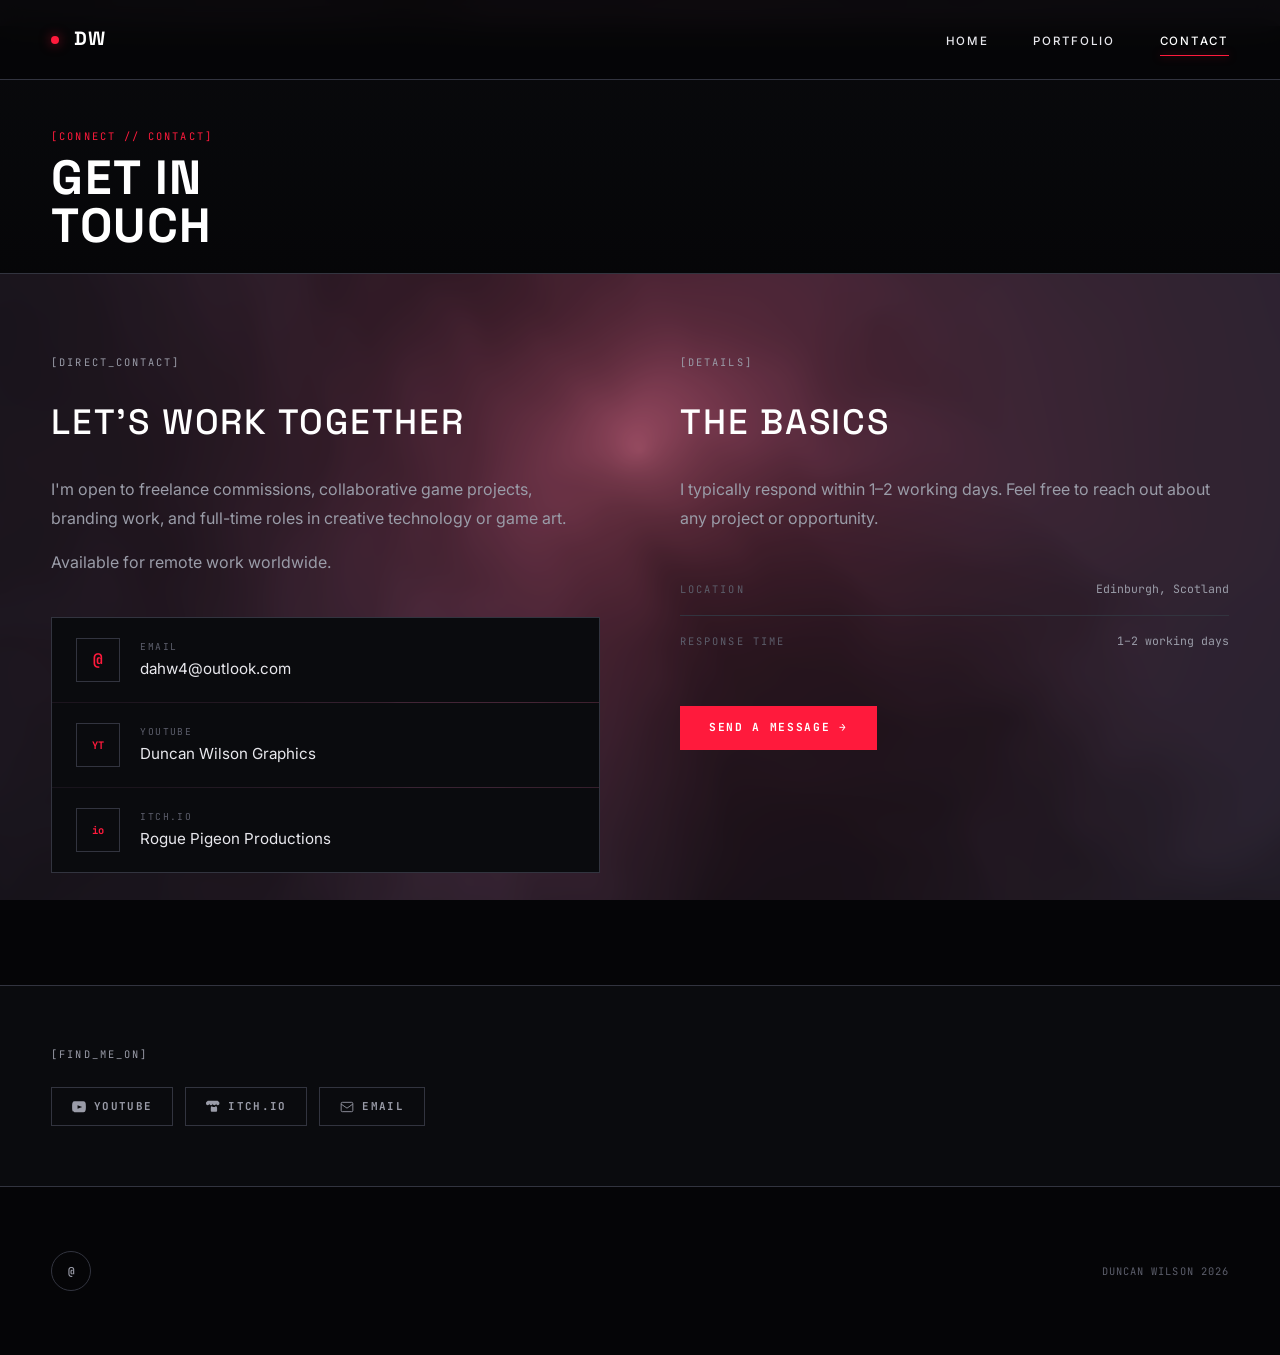
==== commit 72ec7587: "Fix video embed sizing across all pages" ====
--- a/contact.html
+++ b/contact.html
@@ -1,4 +1,4 @@
-<!DOCTYPE html>
+﻿﻿<!DOCTYPE html>
 <html lang="en">
 <head>
     <meta charset="UTF-8">
@@ -123,14 +123,6 @@
                     <span class="micro-label">Location</span>
                     <span>Edinburgh, Scotland</span>
                 </div>
-                <div class="contact-detail-row">
-                    <span class="micro-label">Freelance</span>
-                    <span>Open</span>
-                </div>
-                <div class="contact-detail-row">
-                    <span class="micro-label">Full-time</span>
-                    <span>Considering</span>
-                </div>
                 <div class="contact-detail-row" style="border-bottom:none;">
                     <span class="micro-label">Response time</span>
                     <span>1–2 working days</span>
@@ -169,11 +161,9 @@
 
 <footer>
     <div class="social-circles">
-        <a href="https://www.youtube.com/c/DuncanWilsonGraphics/videos" target="_blank" rel="noopener" class="social-circle" title="YouTube">YT</a>
-        <a href="https://roguepigeonproductions.itch.io/fae-far-away" target="_blank" rel="noopener" class="social-circle" title="itch.io">io</a>
         <a href="mailto:dahw4@outlook.com" class="social-circle" title="Email">@</a>
     </div>
-    <div class="copyright">© 2025 DUNCAN WILSON. ALL SYSTEMS NOMINAL.</div>
+    <div class="copyright">DUNCAN WILSON 2026</div>
 </footer>
 
 <script src="js/main.js"></script>
--- a/css/ethereal.css
+++ b/css/ethereal.css
@@ -1243,8 +1243,8 @@
 .booklet-grid img:hover { filter: brightness(1); }
 
 /* ── Video embed ── */
-.video-embed { border: 1px solid var(--line-dim); overflow: hidden; margin-bottom: 2rem; background: #000; }
-.video-embed iframe, .video-embed video { width: 100%; aspect-ratio: 16/9; display: block; border: 0; }
+.video-embed { border: 1px solid var(--line-dim); overflow: hidden; margin-bottom: 2rem; background: #000; max-width: 900px; width: 100%; }
+.video-embed iframe, .video-embed video { width: 100%; height: auto; aspect-ratio: 16/9; display: block; border: 0; min-height: unset; }
 
 /* Lite YouTube embed — shows poster, loads iframe on click */
 .yt-lite {
@@ -1427,7 +1427,7 @@
     overflow: hidden;
 }
 .hf-card:hover { border-color: rgba(255,26,60,0.4); }
-.hf-card--primary {
+.hf-card-primary {
     display: grid;
     grid-template-columns: 1fr 380px;
 }
@@ -1437,7 +1437,7 @@
     background: var(--surface-2);
     min-height: 320px;
 }
-.hf-card--primary .hf-card__media { min-height: 380px; }
+.hf-card-primary .hf-card__media { min-height: 380px; }
 .hf-card__ph {
     position: absolute; inset: 0;
     display: flex; flex-direction: column;
@@ -1459,7 +1459,7 @@
     justify-content: center; gap: 0.9rem;
     border-left: 1px solid var(--line-dim);
 }
-.hf-card--primary .hf-card__info { padding: 2.5rem 2.5rem; }
+.hf-card-primary .hf-card__info { padding: 2.5rem 2.5rem; }
 .hf-card__cat { color: var(--crimson-core) !important; display: block; }
 .hf-card__title {
     font-family: var(--font-display);
@@ -1489,18 +1489,18 @@
     grid-template-columns: 1fr 1fr;
     gap: 20px;
 }
-.hf-card--secondary {
+.hf-card-secondary {
     display: grid;
     grid-template-columns: 1fr;
     grid-template-rows: 220px auto;
 }
-.hf-card--secondary .hf-card__media { min-height: unset; height: 100%; }
-.hf-card--secondary .hf-card__info {
+.hf-card-secondary .hf-card__media { min-height: unset; height: 100%; }
+.hf-card-secondary .hf-card__info {
     border-left: none;
     border-top: 1px solid var(--line-dim);
     padding: 1.5rem;
 }
-.hf-card--secondary .hf-card__title { font-size: clamp(1.1rem, 1.8vw, 1.5rem); }
+.hf-card-secondary .hf-card__title { font-size: clamp(1.1rem, 1.8vw, 1.5rem); }
 
 /* ── Homepage: CTA strip ── */
 .home-cta {
@@ -1536,14 +1536,14 @@
         padding: 1.5rem var(--pad);
     }
     .home-stat { flex: 1; min-width: 80px; border-bottom: none; padding: 0.5rem 0.75rem 0.5rem 0; }
-    .hf-card--primary { grid-template-columns: 1fr; }
-    .hf-card--primary .hf-card__media { min-height: 220px; }
+    .hf-card-primary { grid-template-columns: 1fr; }
+    .hf-card-primary .hf-card__media { min-height: unset; aspect-ratio: 16 / 9; }
     .hf-card__info { border-left: none; border-top: 1px solid var(--line-dim); }
     .hf-pair { grid-template-columns: 1fr; }
     .home-cta__inner { flex-direction: column; align-items: flex-start; }
 }
 @media (max-width: 1024px) and (min-width: 769px) {
-    .hf-card--primary { grid-template-columns: 1fr 300px; }
+    .hf-card-primary { grid-template-columns: 1fr 300px; }
     .home-about { grid-template-columns: 200px 1fr; }
 }
 
@@ -1585,14 +1585,12 @@
         padding-bottom: 1rem;
     }
     .page-hero__title { font-size: clamp(1.7rem, 9vw, 2.4rem); line-height: 1; }
-    /* Video full-bleed on mobile */
+    /* Video on mobile */
     .video-embed {
-        margin-left: calc(-1 * var(--pad));
-        margin-right: calc(-1 * var(--pad));
+        margin-bottom: 1rem;
+        border-radius: 0;
         border-left: none;
         border-right: none;
-        border-radius: 0;
-        margin-bottom: 1rem;
     }
     /* Art / image blocks — full bleed on mobile */
     .screenshot-grid {
